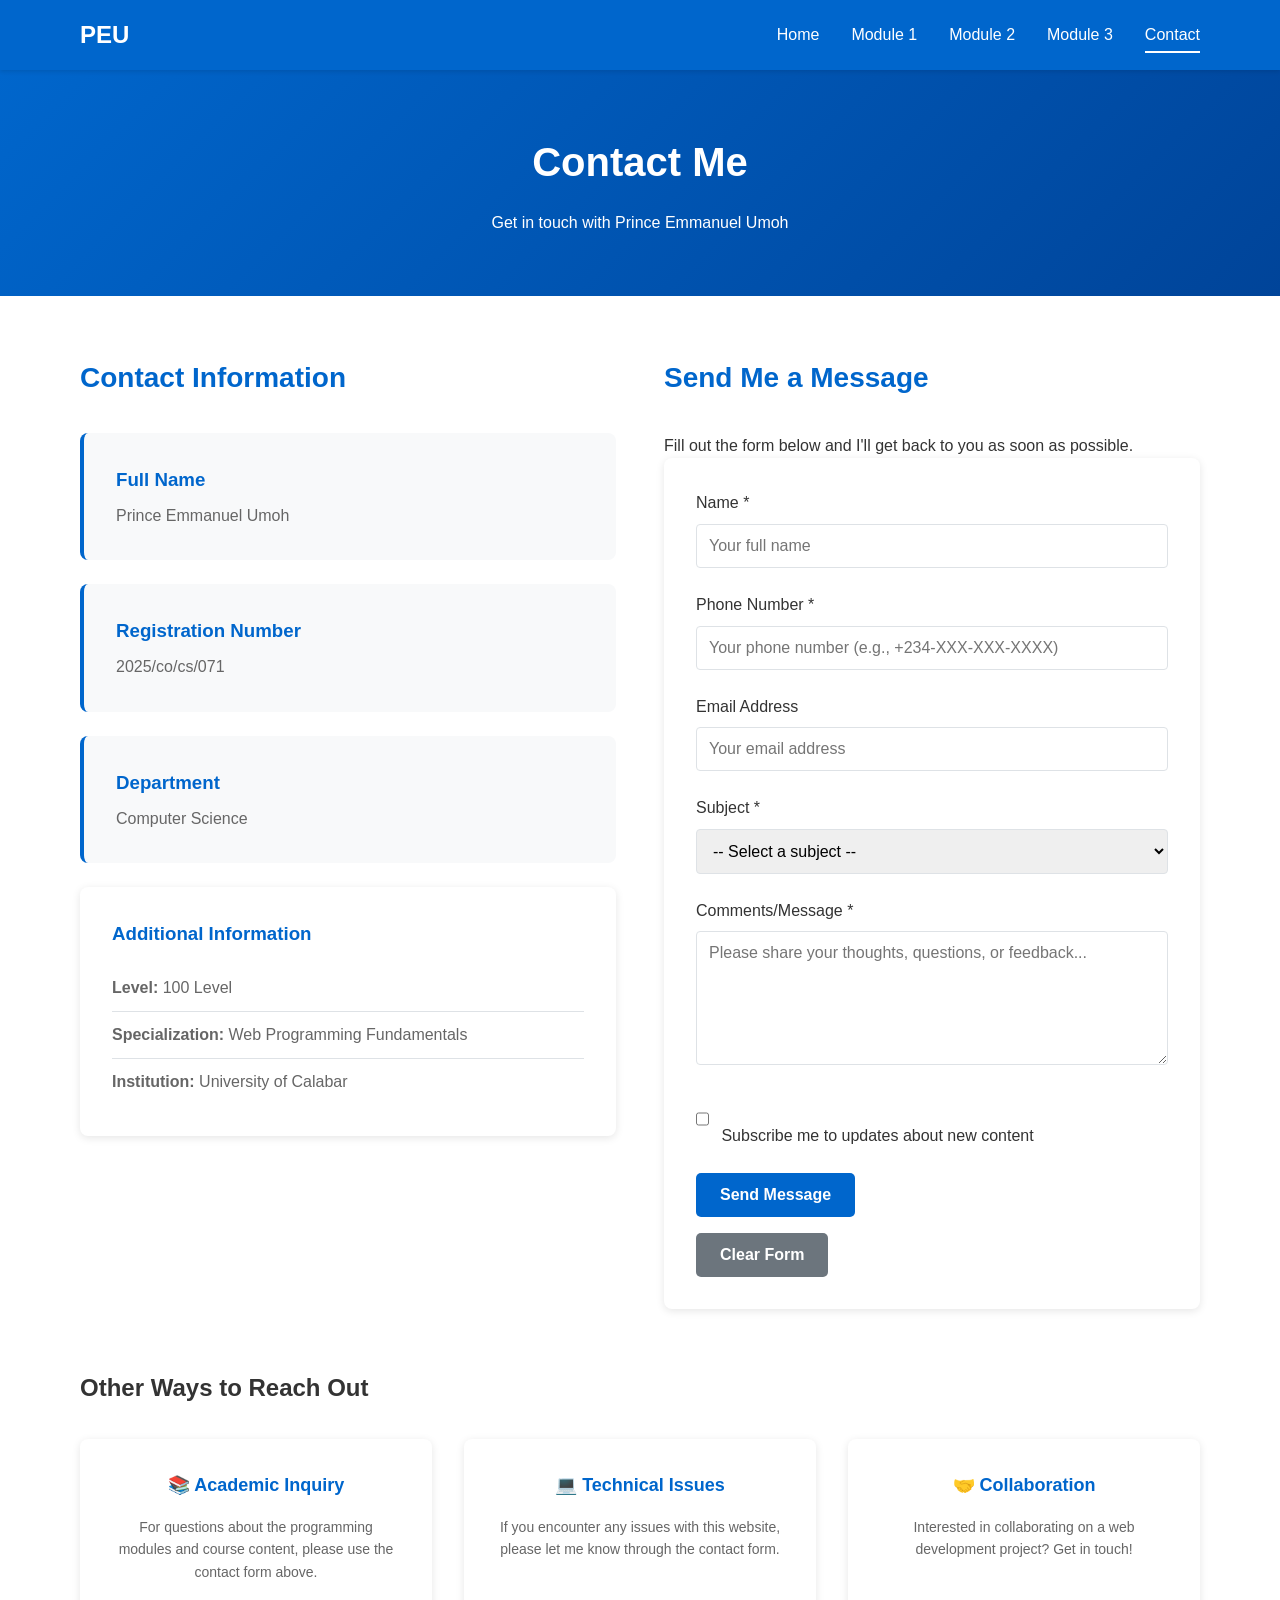
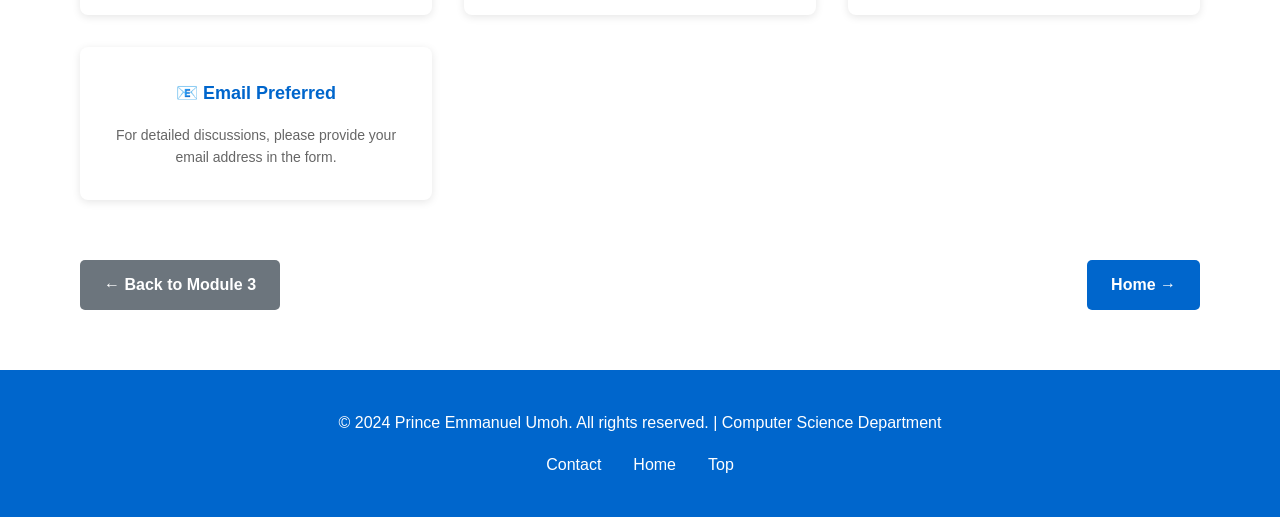
==== contact.html @ f098c527 "First commit and finall commit" ====
<!DOCTYPE html>
<html lang="en">
<head>
    <meta charset="UTF-8">
    <meta name="viewport" content="width=device-width, initial-scale=1.0">
    <title>Contact - Prince Emmanuel Umoh</title>
    <link rel="stylesheet" href="style.css">
</head>
<body>
    <!-- Navigation Bar -->
    <nav class="navbar">
        <div class="container">
            <div class="logo">PEU</div>
            <button class="menu-toggle" id="menuToggle" aria-label="Toggle navigation menu">
                <span></span>
                <span></span>
                <span></span>
            </button>
            <ul class="nav-links" id="navLinks">
                <li><a href="index.html">Home</a></li>
                <li><a href="module1.html">Module 1</a></li>
                <li><a href="module2.html">Module 2</a></li>
                <li><a href="module3.html">Module 3</a></li>
                <li><a href="contact.html" class="active">Contact</a></li>
            </ul>
        </div>
    </nav>

    <!-- Page Header -->
    <header class="module-header">
        <div class="container">
            <h1>Contact Me</h1>
            <p>Get in touch with Prince Emmanuel Umoh</p>
        </div>
    </header>

    <!-- Main Content -->
    <main class="container">
        <div class="contact-wrapper">
            <!-- Contact Information -->
            <section class="contact-info">
                <h2>Contact Information</h2>
                <div class="info-card">
                    <div class="info-item">
                        <h3>Full Name</h3>
                        <p>Prince Emmanuel Umoh</p>
                    </div>
                </div>

                <div class="info-card">
                    <div class="info-item">
                        <h3>Registration Number</h3>
                        <p>2025/co/cs/071</p>
                    </div>
                </div>

                <div class="info-card">
                    <div class="info-item">
                        <h3>Department</h3>
                        <p>Computer Science</p>
                    </div>
                </div>

                <div class="contact-details">
                    <h3>Additional Information</h3>
                    <ul>
                        <li><strong>Level:</strong> 100 Level</li>
                        <li><strong>Specialization:</strong> Web Programming Fundamentals</li>
                        <li><strong>Institution:</strong> University of Calabar</li>
                    </ul>
                </div>
            </section>

            <!-- Contact Form -->
            <section class="contact-form-section">
                <h2>Send Me a Message</h2>
                <p>Fill out the form below and I'll get back to you as soon as possible.</p>
                
                <form id="contactForm" class="contact-form">
                    <div class="form-group">
                        <label for="name">Name *</label>
                        <input 
                            type="text" 
                            id="name" 
                            name="name" 
                            required
                            placeholder="Your full name"
                        >
                    </div>

                    <div class="form-group">
                        <label for="phone">Phone Number *</label>
                        <input 
                            type="tel" 
                            id="phone" 
                            name="phone" 
                            required
                            placeholder="Your phone number (e.g., +234-XXX-XXX-XXXX)"
                        >
                    </div>

                    <div class="form-group">
                        <label for="email">Email Address</label>
                        <input 
                            type="email" 
                            id="email" 
                            name="email" 
                            placeholder="Your email address"
                        >
                    </div>

                    <div class="form-group">
                        <label for="subject">Subject *</label>
                        <select id="subject" name="subject" required>
                            <option value="">-- Select a subject --</option>
                            <option value="Module Inquiry">Module Inquiry</option>
                            <option value="Website Feedback">Website Feedback</option>
                            <option value="Technical Support">Technical Support</option>
                            <option value="Collaboration">Collaboration Opportunity</option>
                            <option value="Other">Other</option>
                        </select>
                    </div>

                    <div class="form-group">
                        <label for="comments">Comments/Message *</label>
                        <textarea 
                            id="comments" 
                            name="comments" 
                            rows="6" 
                            required
                            placeholder="Please share your thoughts, questions, or feedback..."
                        ></textarea>
                    </div>

                    <div class="form-group">
                        <label class="checkbox">
                            <input type="checkbox" name="subscribe" value="yes">
                            Subscribe me to updates about new content
                        </label>
                    </div>

                    <button type="submit" class="btn btn-primary">Send Message</button>
                    <button type="reset" class="btn btn-secondary">Clear Form</button>
                </form>

                <div id="successMessage" class="success-message" style="display: none;">
                    <h3>✓ Message Sent Successfully!</h3>
                    <p>Thank you for your message. I'll get back to you soon.</p>
                </div>

                <div id="errorMessage" class="error-message" style="display: none;">
                    <h3>✗ Error Sending Message</h3>
                    <p>Please try again or contact me directly.</p>
                </div>
            </section>
        </div>

        <!-- Additional Information Section -->
        <section class="additional-info" style="margin-top: 60px;">
            <h2>Other Ways to Reach Out</h2>
            <div class="info-grid">
                <div class="info-box">
                    <h3>📚 Academic Inquiry</h3>
                    <p>For questions about the programming modules and course content, please use the contact form above.</p>
                </div>
                <div class="info-box">
                    <h3>💻 Technical Issues</h3>
                    <p>If you encounter any issues with this website, please let me know through the contact form.</p>
                </div>
                <div class="info-box">
                    <h3>🤝 Collaboration</h3>
                    <p>Interested in collaborating on a web development project? Get in touch!</p>
                </div>
                <div class="info-box">
                    <h3>📧 Email Preferred</h3>
                    <p>For detailed discussions, please provide your email address in the form.</p>
                </div>
            </div>
        </section>

        <!-- Navigation Links -->
        <section class="module-nav" style="margin-top: 60px;">
            <a href="module3.html" class="btn btn-secondary">← Back to Module 3</a>
            <a href="index.html" class="btn btn-primary">Home →</a>
        </section>
    </main>

    <!-- Footer -->
    <footer class="footer">
        <div class="container">
            <p>&copy; 2024 Prince Emmanuel Umoh. All rights reserved. | Computer Science Department</p>
            <div class="footer-links">
                <a href="contact.html">Contact</a>
                <a href="index.html">Home</a>
                <a href="#top">Top</a>
            </div>
        </div>
    </footer>

    <script src="script.js"></script>
</body>
</html>
---- style.css ----
/* ============================================
   GLOBAL STYLES
   ============================================ */
* {
    margin: 0;
    padding: 0;
    box-sizing: border-box;
}

/* Make images responsive by default */
img {
    max-width: 100%;
    height: auto;
    display: block;
}

:root {
    --primary-color: #0066cc;
    --secondary-color: #004499;
    --accent-color: #ff6b6b;
    --dark-text: #333333;
    --light-text: #666666;
    --light-bg: #f8f9fa;
    --border-color: #dee2e6;
    --success-color: #28a745;
    --error-color: #dc3545;
}

html {
    scroll-behavior: smooth;
    -webkit-text-size-adjust: 100%;
    -ms-text-size-adjust: 100%;
}

body {
    font-family: 'Segoe UI', Tahoma, Geneva, Verdana, sans-serif;
    line-height: 1.6;
    color: var(--dark-text);
    background-color: #ffffff;
    overflow-x: hidden;
}

/* ============================================
   CONTAINER
   ============================================ */
.container {
    max-width: 1200px;
    margin: 0 auto;
    padding: 0 20px;
    width: 100%;
    box-sizing: border-box;
}

/* ============================================
   NAVIGATION BAR
   ============================================ */
.navbar {
    background-color: var(--primary-color);
    padding: 1rem 0;
    position: sticky;
    top: 0;
    z-index: 1000;
    box-shadow: 0 2px 4px rgba(0, 0, 0, 0.1);
}

.navbar .container {
    display: flex;
    justify-content: space-between;
    align-items: center;
}

.logo {
    font-size: 24px;
    font-weight: bold;
    color: white;
    min-width: 50px;
}

.nav-links {
    display: flex;
    list-style: none;
    gap: 2rem;
}

.nav-links a {
    color: white;
    text-decoration: none;
    font-weight: 500;
    transition: opacity 0.3s ease;
    padding: 0.5rem 0;
    border-bottom: 2px solid transparent;
}

.nav-links a:hover,
.nav-links a.active {
    border-bottom-color: white;
    opacity: 1;
}

/* Mobile Menu Toggle */
.menu-toggle {
    display: none;
    flex-direction: column;
    background: none;
    border: none;
    cursor: pointer;
    padding: 0.5rem;
    gap: 0.4rem;
}

.menu-toggle span {
    width: 25px;
    height: 3px;
    background-color: white;
    border-radius: 2px;
    transition: all 0.3s ease;
    display: block;
}

.menu-toggle.active span:nth-child(1) {
    transform: rotate(45deg) translate(8px, 8px);
}

.menu-toggle.active span:nth-child(2) {
    opacity: 0;
}

.menu-toggle.active span:nth-child(3) {
    transform: rotate(-45deg) translate(7px, -7px);
}

/* ============================================
   HERO SECTION
   ============================================ */
.hero {
    background: linear-gradient(135deg, var(--primary-color) 0%, var(--secondary-color) 100%);
    color: white;
    padding: 60px 0;
    text-align: center;
    min-height: 400px;
    display: flex;
    align-items: center;
    justify-content: center;
}

.hero-content {
    width: 100%;
    padding: 20px;
}

.hero-content h1 {
    font-size: 28px;
    margin-bottom: 1rem;
    animation: fadeInDown 0.6s ease;
    line-height: 1.3;
    word-wrap: break-word;
}

.hero-content p {
    font-size: 16px;
    margin-bottom: 2rem;
    opacity: 0.95;
    animation: fadeInUp 0.6s ease;
    line-height: 1.6;
}

.cta-button {
    display: inline-block;
    background-color: var(--accent-color);
    color: white;
    padding: 12px 30px;
    text-decoration: none;
    border-radius: 5px;
    font-weight: bold;
    transition: transform 0.3s ease, box-shadow 0.3s ease;
}

.cta-button:hover {
    transform: translateY(-3px);
    box-shadow: 0 8px 16px rgba(0, 0, 0, 0.2);
}

/* ============================================
   ABOUT SECTION
   ============================================ */
.about {
    background-color: var(--light-bg);
    padding: 80px 0;
}

.about h2 {
    font-size: 36px;
    margin-bottom: 1.5rem;
    color: var(--primary-color);
}

.about p {
    font-size: 16px;
    color: var(--light-text);
    margin-bottom: 2rem;
}

.info-box {
    background: white;
    padding: 30px;
    border-radius: 8px;
    box-shadow: 0 2px 8px rgba(0, 0, 0, 0.1);
}

.info-box h3 {
    color: var(--primary-color);
    margin-bottom: 1rem;
}

.info-box ul {
    list-style: none;
    padding-left: 0;
}

.info-box li {
    padding: 10px 0;
    border-bottom: 1px solid var(--border-color);
}

.info-box li:last-child {
    border-bottom: none;
}

/* ============================================
   MODULES SECTION
   ============================================ */
.modules {
    padding: 80px 0;
}

.modules h2 {
    font-size: 36px;
    text-align: center;
    margin-bottom: 1rem;
    color: var(--primary-color);
}

.section-subtitle {
    text-align: center;
    color: var(--light-text);
    margin-bottom: 3rem;
    font-size: 18px;
}

.modules-grid {
    display: grid;
    grid-template-columns: repeat(auto-fit, minmax(300px, 1fr));
    gap: 2rem;
}

.module-card {
    background: white;
    border-radius: 8px;
    overflow: hidden;
    box-shadow: 0 2px 8px rgba(0, 0, 0, 0.1);
    transition: transform 0.3s ease, box-shadow 0.3s ease;
}

.module-card:hover {
    transform: translateY(-10px);
    box-shadow: 0 12px 24px rgba(0, 0, 0, 0.15);
}

.module-image {
    overflow: hidden;
    height: 200px;
}

.module-image img {
    width: 100%;
    height: 100%;
    object-fit: cover;
    transition: transform 0.3s ease;
}

.module-card:hover .module-image img {
    transform: scale(1.05);
}

.module-content {
    padding: 2rem;
}

.module-content h3 {
    color: var(--primary-color);
    margin-bottom: 1rem;
    font-size: 20px;
}

.module-content p {
    color: var(--light-text);
    margin-bottom: 1.5rem;
}

.module-topics {
    list-style: none;
    margin-bottom: 1.5rem;
}

.module-topics li {
    padding: 8px 0;
    padding-left: 20px;
    position: relative;
    color: var(--light-text);
}

.module-topics li:before {
    content: "✓";
    position: absolute;
    left: 0;
    color: var(--primary-color);
    font-weight: bold;
}

.read-more {
    display: inline-block;
    color: var(--primary-color);
    text-decoration: none;
    font-weight: bold;
    border-bottom: 2px solid transparent;
    transition: border-color 0.3s ease;
}

.read-more:hover {
    border-bottom-color: var(--primary-color);
}

/* ============================================
   LEARNING PATH
   ============================================ */
.learning-path {
    background-color: var(--light-bg);
    padding: 80px 0;
}

.learning-path h2 {
    font-size: 36px;
    text-align: center;
    margin-bottom: 3rem;
    color: var(--primary-color);
}

.progress-timeline {
    display: flex;
    justify-content: space-around;
    align-items: center;
    gap: 2rem;
    flex-wrap: wrap;
}

.timeline-item {
    display: flex;
    flex-direction: column;
    align-items: center;
    text-align: center;
    flex: 1;
    min-width: 200px;
}

.timeline-marker {
    width: 60px;
    height: 60px;
    background-color: var(--primary-color);
    color: white;
    border-radius: 50%;
    display: flex;
    align-items: center;
    justify-content: center;
    font-size: 24px;
    font-weight: bold;
    margin-bottom: 1rem;
}

.timeline-content h3 {
    color: var(--primary-color);
    margin-bottom: 0.5rem;
}

.timeline-content p {
    color: var(--light-text);
    font-size: 14px;
}

.timeline-arrow {
    font-size: 32px;
    color: var(--primary-color);
    display: none;
}

@media (min-width: 768px) {
    .timeline-arrow {
        display: block;
    }
}

/* ============================================
   MODULE PAGES
   ============================================ */
.module-header {
    background: linear-gradient(135deg, var(--primary-color) 0%, var(--secondary-color) 100%);
    color: white;
    padding: 60px 0;
    text-align: center;
}

.module-header h1 {
    font-size: 40px;
    margin-bottom: 1rem;
}

.module-content {
    padding: 60px 0;
}

.module-section {
    margin-bottom: 4rem;
}

.module-section h2 {
    color: var(--primary-color);
    font-size: 28px;
    margin-bottom: 1.5rem;
    padding-bottom: 0.5rem;
    border-bottom: 3px solid var(--primary-color);
}

.module-section h3 {
    color: var(--dark-text);
    font-size: 20px;
    margin-top: 1.5rem;
    margin-bottom: 1rem;
}

.module-section p {
    color: var(--light-text);
    margin-bottom: 1rem;
    line-height: 1.8;
}

.module-section ul,
.module-section ol {
    margin-left: 20px;
    margin-bottom: 1.5rem;
    color: var(--light-text);
}

.module-section li {
    margin-bottom: 0.5rem;
}

.module-image {
    width: 100%;
    max-height: 400px;
    object-fit: cover;
    border-radius: 8px;
    margin: 2rem 0;
    box-shadow: 0 4px 12px rgba(0, 0, 0, 0.1);
}

.content-box {
    background-color: var(--light-bg);
    padding: 2rem;
    border-left: 4px solid var(--primary-color);
    border-radius: 4px;
    margin: 1.5rem 0;
}

.outcomes-list {
    list-style: none;
    padding-left: 0;
}

.outcomes-list li {
    padding: 10px 0;
    padding-left: 30px;
    position: relative;
    margin-bottom: 0.5rem;
}

.outcomes-list li:before {
    content: "→";
    position: absolute;
    left: 0;
    color: var(--primary-color);
    font-weight: bold;
}

/* ============================================
   TABLES
   ============================================ */
.content-table {
    width: 100%;
    border-collapse: collapse;
    margin: 2rem 0;
    background-color: white;
    box-shadow: 0 2px 8px rgba(0, 0, 0, 0.1);
    border-radius: 8px;
    overflow: hidden;
}

.content-table thead {
    background-color: var(--primary-color);
    color: white;
}

.content-table th {
    padding: 15px;
    text-align: left;
    font-weight: bold;
}

.content-table td {
    padding: 12px 15px;
    border-bottom: 1px solid var(--border-color);
}

.content-table tbody tr:hover {
    background-color: var(--light-bg);
}

.content-table tbody tr:last-child td {
    border-bottom: none;
}

/* ============================================
   CONCEPT GRID
   ============================================ */
.concept-grid {
    display: grid;
    grid-template-columns: repeat(auto-fit, minmax(250px, 1fr));
    gap: 2rem;
    margin: 2rem 0;
}

.concept-card {
    background: white;
    padding: 2rem;
    border-radius: 8px;
    box-shadow: 0 2px 8px rgba(0, 0, 0, 0.1);
    border-top: 4px solid var(--primary-color);
    transition: transform 0.3s ease;
}

.concept-card:hover {
    transform: translateY(-5px);
}

.concept-card h3 {
    color: var(--primary-color);
    margin-bottom: 1rem;
}

.concept-card p {
    color: var(--light-text);
    font-size: 14px;
}

/* ============================================
   CODE BLOCKS
   ============================================ */
.code-block {
    background-color: #2d2d2d;
    color: #f8f8f2;
    padding: 15px;
    border-radius: 5px;
    overflow-x: auto;
    font-family: 'Courier New', Courier, monospace;
    font-size: 13px;
    line-height: 1.5;
    margin: 1rem 0;
}

/* ============================================
   BUTTONS
   ============================================ */
.btn {
    display: inline-block;
    padding: 12px 24px;
    text-decoration: none;
    border-radius: 5px;
    font-weight: bold;
    transition: all 0.3s ease;
    border: none;
    cursor: pointer;
    font-size: 16px;
    min-height: 44px;
    display: flex;
    align-items: center;
    justify-content: center;
}

.btn-primary {
    background-color: var(--primary-color);
    color: white;
}

.btn-primary:hover {
    background-color: var(--secondary-color);
    transform: translateY(-2px);
}

.btn-secondary {
    background-color: #6c757d;
    color: white;
}

.btn-secondary:hover {
    background-color: #5a6268;
    transform: translateY(-2px);
}

.cta-button {
    display: inline-flex;
    align-items: center;
    justify-content: center;
    min-height: 44px;
}

.module-nav {
    display: flex;
    justify-content: space-between;
    gap: 2rem;
    margin: 3rem 0;
    flex-wrap: wrap;
}

/* ============================================
   CONTACT PAGE
   ============================================ */
.contact-wrapper {
    display: grid;
    grid-template-columns: 1fr 1fr;
    gap: 3rem;
    margin: 60px 0;
}

@media (max-width: 768px) {
    .contact-wrapper {
        grid-template-columns: 1fr;
    }
}

.contact-info h2,
.contact-form-section h2 {
    color: var(--primary-color);
    font-size: 28px;
    margin-bottom: 2rem;
}

.info-card {
    background-color: var(--light-bg);
    padding: 2rem;
    border-radius: 8px;
    margin-bottom: 1.5rem;
    border-left: 4px solid var(--primary-color);
}

.info-item h3 {
    color: var(--primary-color);
    margin-bottom: 0.5rem;
}

.info-item p {
    color: var(--light-text);
    font-size: 16px;
}

.contact-details {
    background: white;
    padding: 2rem;
    border-radius: 8px;
    box-shadow: 0 2px 8px rgba(0, 0, 0, 0.1);
}

.contact-details h3 {
    color: var(--primary-color);
    margin-bottom: 1rem;
}

.contact-details ul {
    list-style: none;
}

.contact-details li {
    padding: 10px 0;
    color: var(--light-text);
    border-bottom: 1px solid var(--border-color);
}

.contact-details li:last-child {
    border-bottom: none;
}

/* ============================================
   FORMS
   ============================================ */
.contact-form {
    background: white;
    padding: 2rem;
    border-radius: 8px;
    box-shadow: 0 2px 8px rgba(0, 0, 0, 0.1);
}

.form-group {
    margin-bottom: 1.5rem;
}

.form-group label {
    display: block;
    margin-bottom: 0.5rem;
    color: var(--dark-text);
    font-weight: 500;
}

.form-group input,
.form-group textarea,
.form-group select {
    width: 100%;
    padding: 12px;
    border: 1px solid var(--border-color);
    border-radius: 4px;
    font-family: inherit;
    font-size: 16px;
    transition: border-color 0.3s ease;
    min-height: 44px;
}

.form-group input:focus,
.form-group textarea:focus,
.form-group select:focus {
    outline: none;
    border-color: var(--primary-color);
    box-shadow: 0 0 0 3px rgba(0, 102, 204, 0.1);
}

.form-group textarea {
    resize: vertical;
    min-height: 120px;
}

.checkbox {
    display: flex;
    align-items: center;
    font-weight: normal;
    margin-bottom: 0;
}

.checkbox input {
    width: auto;
    margin-right: 0.5rem;
    cursor: pointer;
}

.contact-form .btn {
    margin-right: 10px;
    margin-top: 1rem;
}

.success-message {
    background-color: #d4edda;
    border: 1px solid #c3e6cb;
    color: #155724;
    padding: 15px;
    border-radius: 4px;
    margin-top: 1.5rem;
}

.success-message h3 {
    color: #155724;
    margin-bottom: 0.5rem;
}

.error-message {
    background-color: #f8d7da;
    border: 1px solid #f5c6cb;
    color: #721c24;
    padding: 15px;
    border-radius: 4px;
    margin-top: 1.5rem;
}

.error-message h3 {
    color: #721c24;
    margin-bottom: 0.5rem;
}

/* ============================================
   INFO GRID
   ============================================ */
.info-grid {
    display: grid;
    grid-template-columns: repeat(auto-fit, minmax(280px, 1fr));
    gap: 2rem;
    margin: 2rem 0;
}

.info-box {
    background-color: white;
    padding: 2rem;
    border-radius: 8px;
    box-shadow: 0 2px 8px rgba(0, 0, 0, 0.1);
    text-align: center;
}

.info-box h3 {
    color: var(--primary-color);
    margin-bottom: 1rem;
    font-size: 18px;
}

.info-box p {
    color: var(--light-text);
    font-size: 14px;
}

/* ============================================
   FOOTER
   ============================================ */
.footer {
    background-color: var(--primary-color);
    color: white;
    padding: 40px 0;
    text-align: center;
    margin-top: 60px;
}

.footer p {
    margin-bottom: 1rem;
}

.footer-links {
    display: flex;
    justify-content: center;
    gap: 2rem;
    flex-wrap: wrap;
}

.footer-links a {
    color: white;
    text-decoration: none;
    transition: opacity 0.3s ease;
}

.footer-links a:hover {
    opacity: 0.8;
}

/* ============================================
   ANIMATIONS
   ============================================ */
@keyframes fadeInDown {
    from {
        opacity: 0;
        transform: translateY(-20px);
    }
    to {
        opacity: 1;
        transform: translateY(0);
    }
}

@keyframes fadeInUp {
    from {
        opacity: 0;
        transform: translateY(20px);
    }
    to {
        opacity: 1;
        transform: translateY(0);
    }
}

/* ============================================
   RESPONSIVE DESIGN
   ============================================ */

/* Extra Small Devices (320px and up) */
@media (max-width: 767px) {
    /* Navigation */
    .navbar .container {
        flex-wrap: wrap;
    }

    .menu-toggle {
        display: flex;
    }

    .nav-links {
        display: none;
        position: absolute;
        top: 60px;
        left: 0;
        right: 0;
        background-color: var(--secondary-color);
        flex-direction: column;
        gap: 0;
        width: 100%;
        padding: 1rem 0;
        border-top: 1px solid rgba(255, 255, 255, 0.1);
    }

    .nav-links.active {
        display: flex;
    }

    .nav-links li {
        border-bottom: 1px solid rgba(255, 255, 255, 0.1);
    }

    .nav-links li:last-child {
        border-bottom: none;
    }

    .nav-links a {
        display: block;
        padding: 1rem 20px;
        border-bottom: none;
    }

    /* Hero Section */
    .hero {
        padding: 60px 0;
    }

    .hero-content h1 {
        font-size: 24px;
        line-height: 1.3;
    }

    .hero-content p {
        font-size: 14px;
    }

    .cta-button {
        padding: 10px 20px;
        font-size: 14px;
    }

    /* About Section */
    .about {
        padding: 40px 0;
    }

    .about h2 {
        font-size: 24px;
    }

    .about p {
        font-size: 14px;
    }

    .info-box {
        padding: 20px;
    }

    .info-box h3 {
        font-size: 16px;
    }

    /* Modules Section */
    .modules {
        padding: 40px 0;
    }

    .modules h2 {
        font-size: 24px;
    }

    .section-subtitle {
        font-size: 14px;
        margin-bottom: 1.5rem;
    }

    .modules-grid {
        grid-template-columns: 1fr;
        gap: 1.5rem;
    }

    .module-card {
        margin-bottom: 1rem;
    }

    .module-image {
        height: 150px;
    }

    .module-content {
        padding: 1.5rem;
    }

    .module-content h3 {
        font-size: 18px;
    }

    .module-content p {
        font-size: 14px;
    }

    /* Learning Path */
    .learning-path {
        padding: 40px 0;
    }

    .progress-timeline {
        flex-direction: column;
        gap: 1rem;
    }

    .timeline-item {
        min-width: 100%;
    }

    .timeline-arrow {
        transform: rotate(90deg) !important;
        margin: 0.5rem 0;
    }

    /* Module Pages */
    .module-header {
        padding: 40px 0;
    }

    .module-header h1 {
        font-size: 24px;
    }

    .module-header p {
        font-size: 14px;
    }

    .module-content {
        padding: 30px 0;
    }

    .module-section {
        margin-bottom: 2rem;
    }

    .module-section h2 {
        font-size: 20px;
    }

    .module-section h3 {
        font-size: 16px;
    }

    .module-section p {
        font-size: 14px;
    }

    .module-image {
        margin: 1.5rem 0;
        max-height: 250px;
    }

    /* Tables - Responsive */
    .content-table {
        font-size: 12px;
        margin: 1.5rem 0;
    }

    .content-table th,
    .content-table td {
        padding: 8px 10px;
    }

    .content-table th {
        font-size: 11px;
    }

    /* Concept Grid */
    .concept-grid {
        grid-template-columns: 1fr;
        gap: 1rem;
        margin: 1.5rem 0;
    }

    .concept-card {
        padding: 1.5rem;
    }

    .concept-card h3 {
        font-size: 16px;
    }

    .concept-card p {
        font-size: 13px;
    }

    /* Contact Page */
    .contact-wrapper {
        grid-template-columns: 1fr;
        gap: 2rem;
        margin: 40px 0;
    }

    .contact-info h2,
    .contact-form-section h2 {
        font-size: 22px;
    }

    .info-card {
        padding: 1.5rem;
        margin-bottom: 1rem;
    }

    .info-item h3 {
        font-size: 14px;
    }

    .info-item p {
        font-size: 13px;
    }

    .contact-details {
        padding: 1.5rem;
    }

    .contact-details h3 {
        font-size: 14px;
    }

    .contact-details li {
        font-size: 13px;
    }

    /* Forms */
    .contact-form {
        padding: 1.5rem;
    }

    .form-group {
        margin-bottom: 1rem;
    }

    .form-group label {
        font-size: 13px;
        margin-bottom: 0.4rem;
    }

    .form-group input,
    .form-group textarea,
    .form-group select {
        padding: 10px;
        font-size: 14px;
    }

    .form-group textarea {
        min-height: 100px;
    }

    .contact-form .btn {
        width: 100%;
        margin-right: 0;
        margin-bottom: 0.5rem;
    }

    /* Buttons */
    .btn {
        padding: 10px 16px;
        font-size: 14px;
    }

    .module-nav {
        flex-direction: column;
        gap: 1rem;
        margin: 2rem 0;
    }

    .module-nav a {
        width: 100%;
        text-align: center;
    }

    /* Info Grid */
    .info-grid {
        grid-template-columns: 1fr;
        gap: 1.5rem;
        margin: 1.5rem 0;
    }

    .info-box {
        padding: 1.5rem;
    }

    .info-box h3 {
        font-size: 16px;
    }

    .info-box p {
        font-size: 13px;
    }

    /* Footer */
    .footer {
        padding: 30px 0;
        margin-top: 40px;
    }

    .footer p {
        font-size: 14px;
        margin-bottom: 0.5rem;
    }

    .footer-links {
        gap: 1rem;
    }

    .footer-links a {
        font-size: 13px;
    }
}

/* Small Devices (480px and up) */
@media (min-width: 480px) and (max-width: 767px) {
    .container {
        padding: 0 15px;
    }

    .hero-content h1 {
        font-size: 28px;
    }

    .hero-content p {
        font-size: 15px;
    }

    .about h2,
    .modules h2,
    .learning-path h2,
    .module-section h2 {
        font-size: 26px;
    }

    .module-header h1 {
        font-size: 28px;
    }

    .contact-info h2,
    .contact-form-section h2 {
        font-size: 24px;
    }
}

/* Medium Devices (768px and up) */
@media (min-width: 768px) {
    .menu-toggle {
        display: none;
    }

    .nav-links {
        display: flex !important;
        position: static !important;
        flex-direction: row;
        gap: 2rem;
        background-color: transparent !important;
        border-top: none !important;
        padding: 0 !important;
        width: auto !important;
    }

    .nav-links li {
        border-bottom: none !important;
    }

    .nav-links a {
        display: inline;
        padding: 0.5rem 0;
        border-bottom: 2px solid transparent;
    }

    .hero-content h1 {
        font-size: 36px;
    }

    .hero-content p {
        font-size: 18px;
    }

    .about h2,
    .modules h2,
    .learning-path h2 {
        font-size: 32px;
    }

    .modules-grid {
        grid-template-columns: repeat(auto-fit, minmax(280px, 1fr));
        gap: 2rem;
    }

    .concept-grid {
        grid-template-columns: repeat(2, 1fr);
        gap: 2rem;
    }

    .contact-wrapper {
        grid-template-columns: 1fr 1fr;
        gap: 3rem;
    }

    .content-table {
        font-size: 14px;
    }

    .content-table th,
    .content-table td {
        padding: 12px 15px;
    }
}

/* Large Devices (1024px and up) */
@media (min-width: 1024px) {
    .container {
        padding: 0 40px;
    }

    .hero {
        padding: 120px 0;
        min-height: auto;
    }

    .hero-content h1 {
        font-size: 48px;
    }

    .hero-content p {
        font-size: 20px;
    }

    .modules-grid {
        grid-template-columns: repeat(3, 1fr);
        gap: 2rem;
    }

    .concept-grid {
        grid-template-columns: repeat(3, 1fr);
    }

    .about,
    .modules,
    .learning-path {
        padding: 80px 0;
    }
}

/* Extra Large Devices (1440px and up) */
@media (min-width: 1440px) {
    .container {
        max-width: 1320px;
        padding: 0 60px;
    }

    .nav-links {
        gap: 3rem;
    }

    .modules-grid {
        gap: 3rem;
    }
}
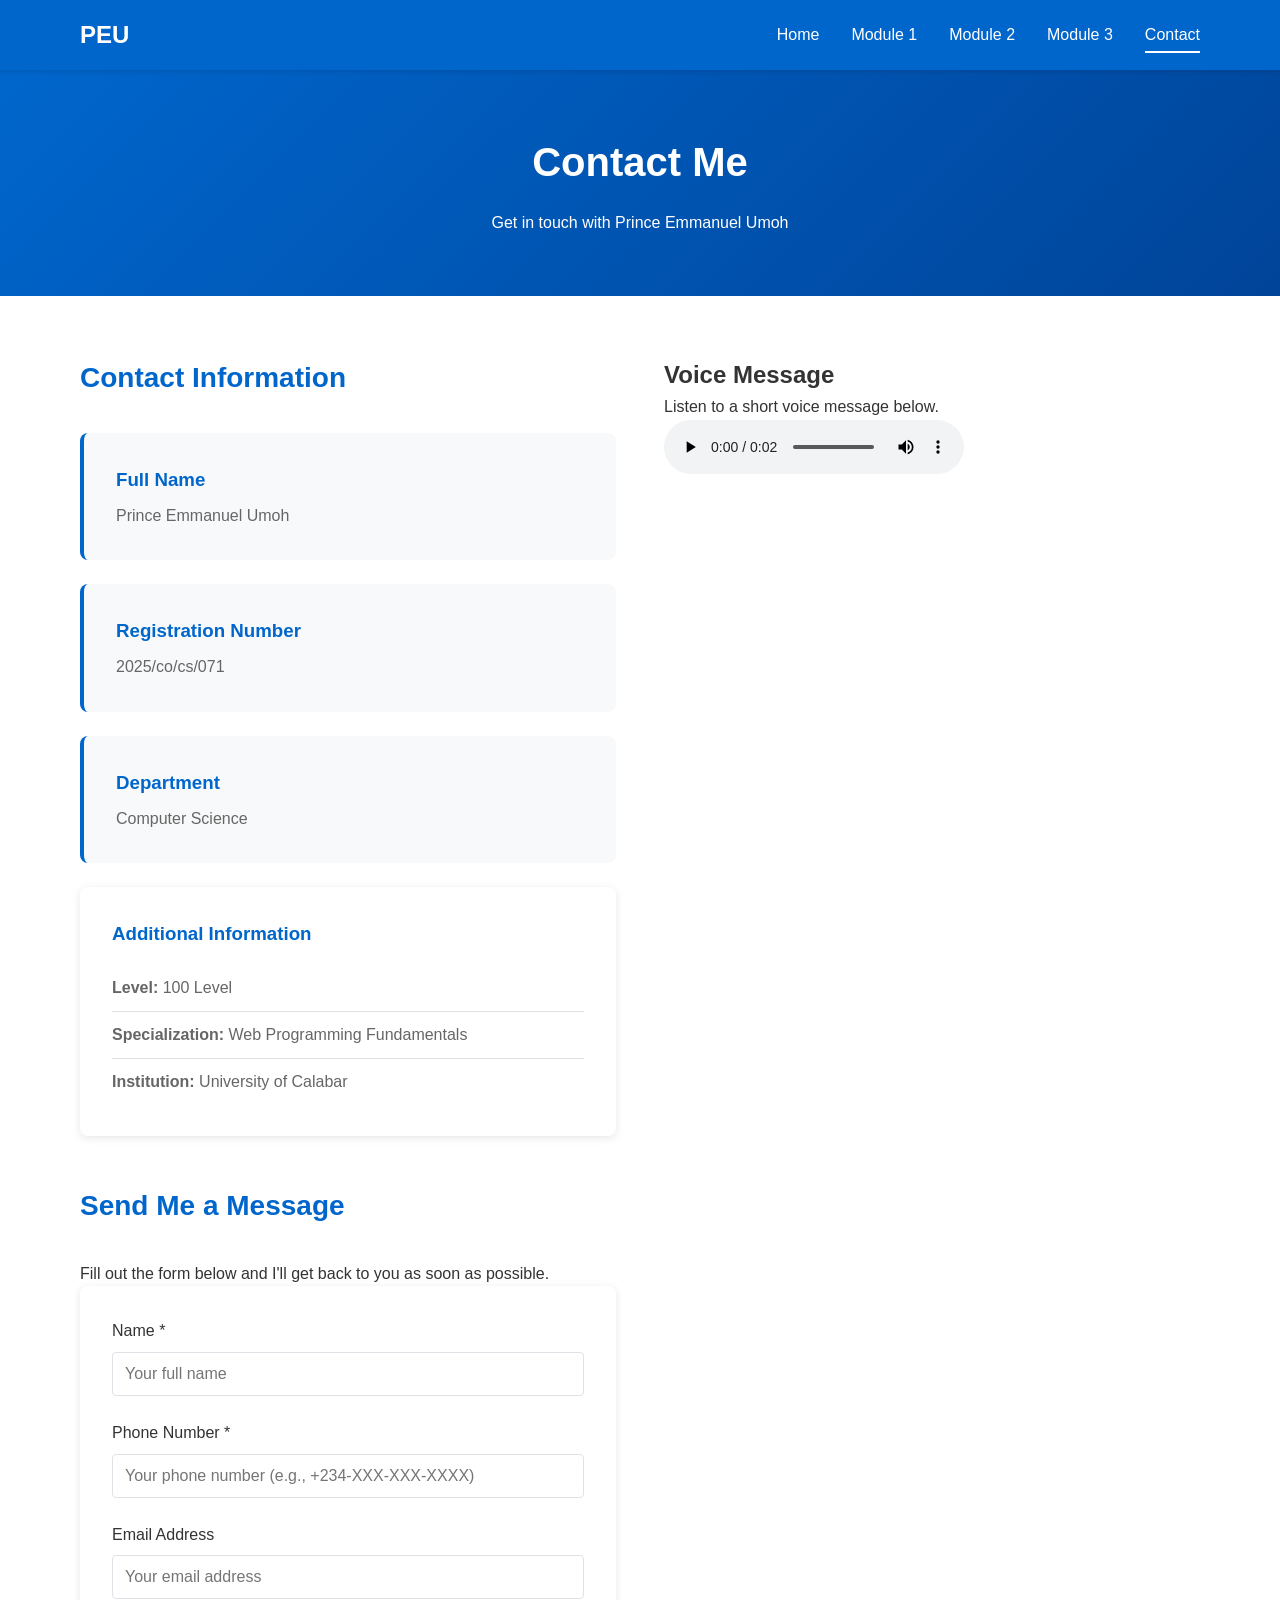
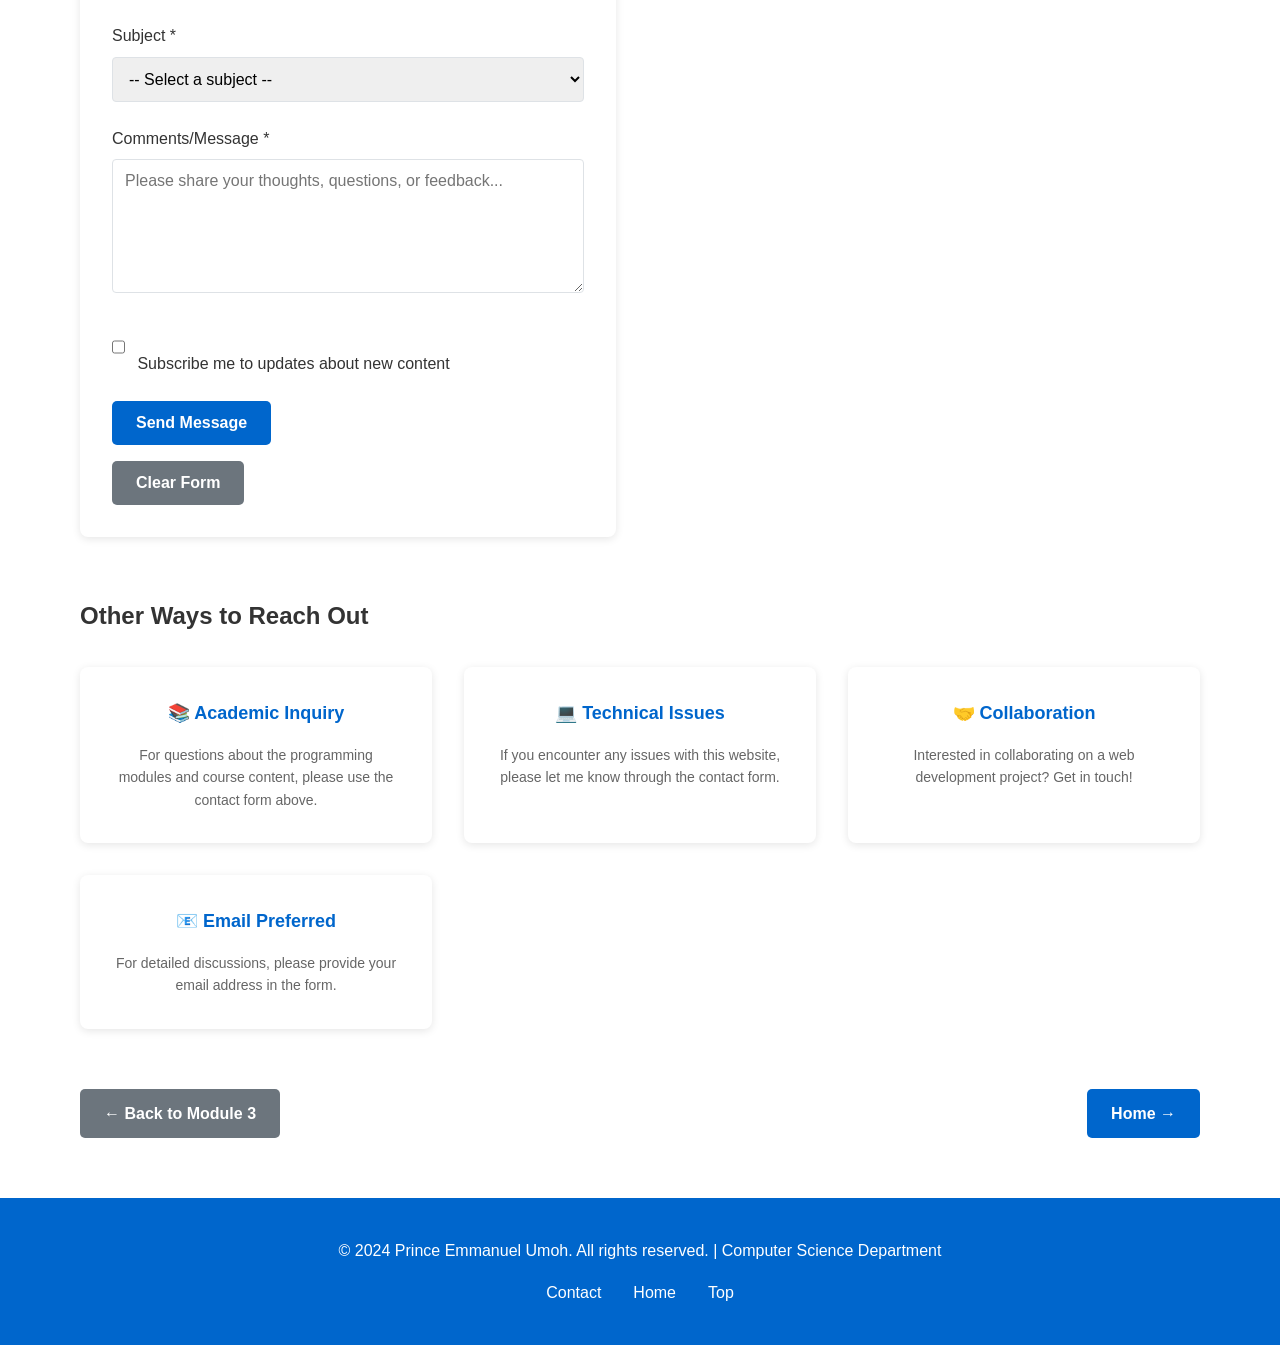
==== commit fb6f9d3a: "added audio file" ====
--- a/contact.html
+++ b/contact.html
@@ -71,6 +71,16 @@
                 </div>
             </section>
 
+            <!-- Audio Message -->
+            <section class="audio-section">
+                <h2>Voice Message</h2>
+                <p>Listen to a short voice message below.</p>
+                <audio id="offlineAudio" controls>
+                    <source src="audio/contact-message.mp3" type="audio/mpeg">
+                    Your browser does not support the audio element. <a href="audio/contact-message.mp3">Download audio</a>.
+                </audio>
+            </section>
+
             <!-- Contact Form -->
             <section class="contact-form-section">
                 <h2>Send Me a Message</h2>
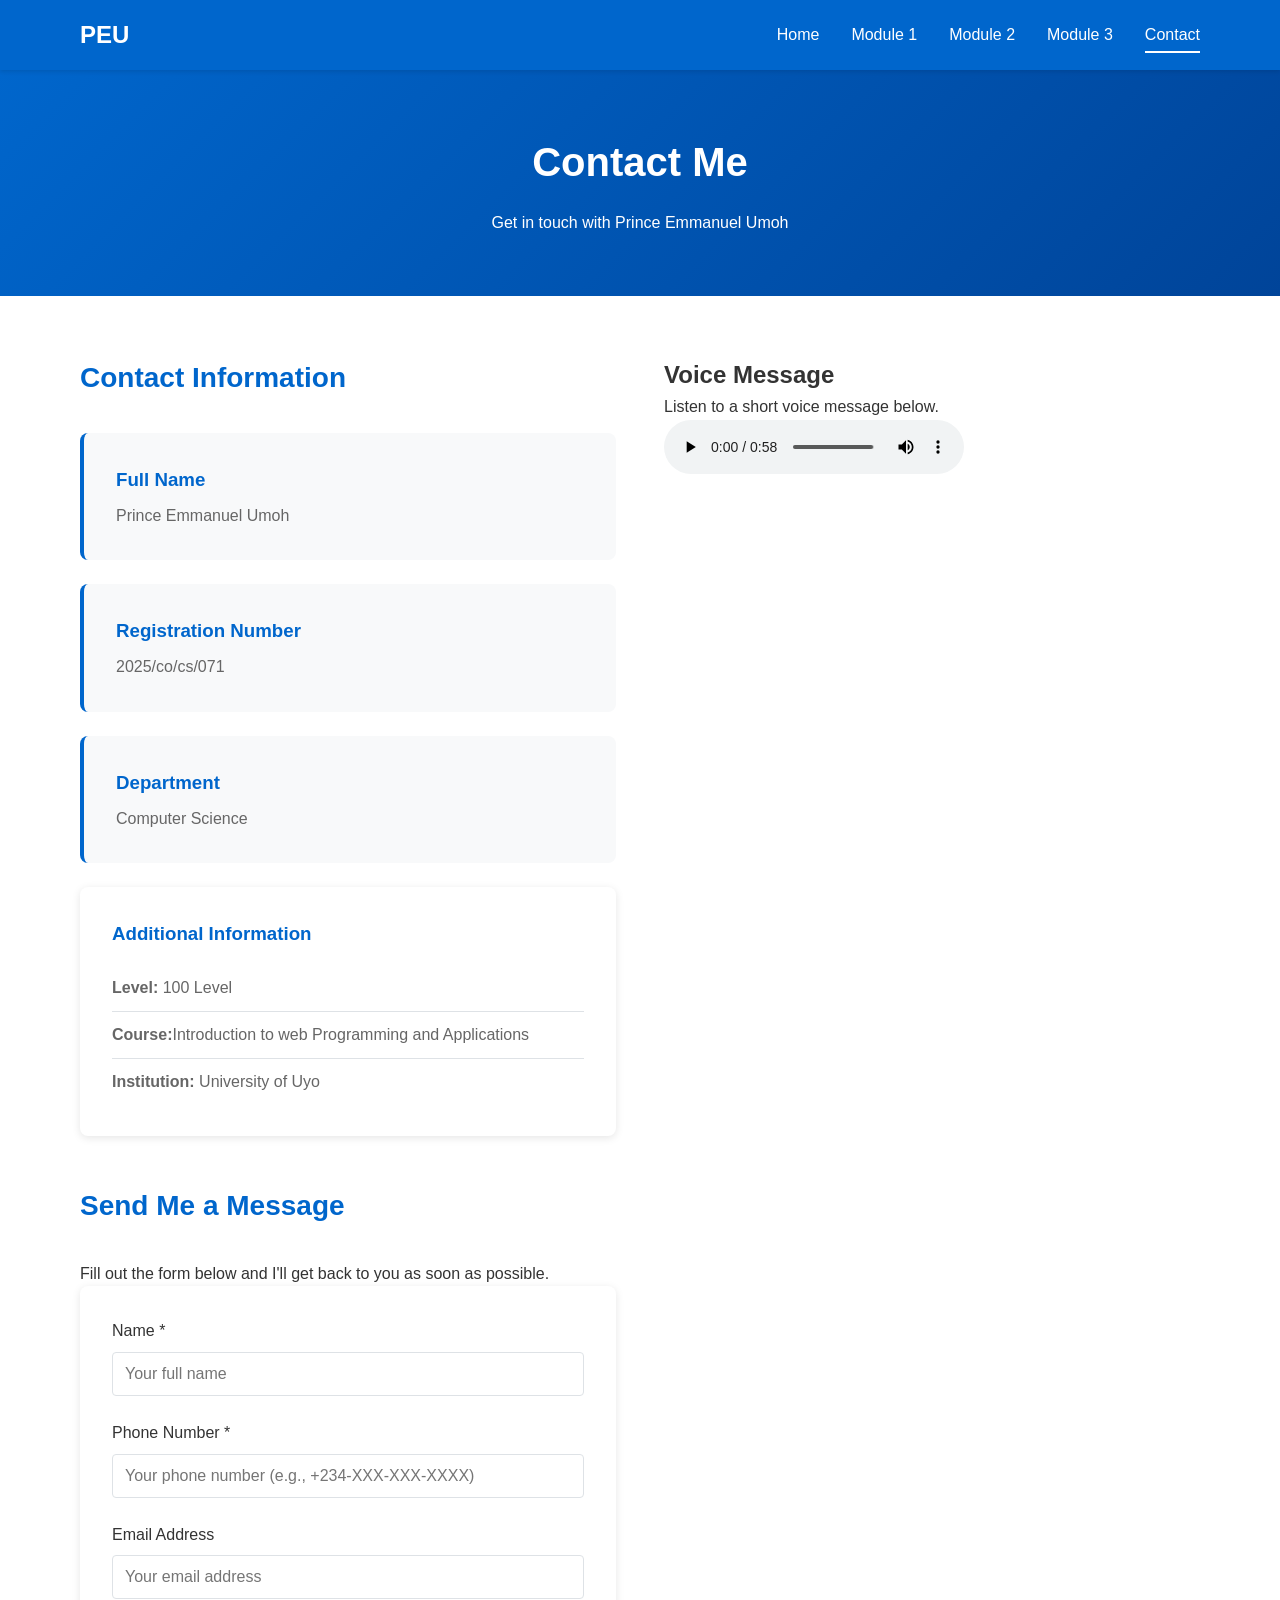
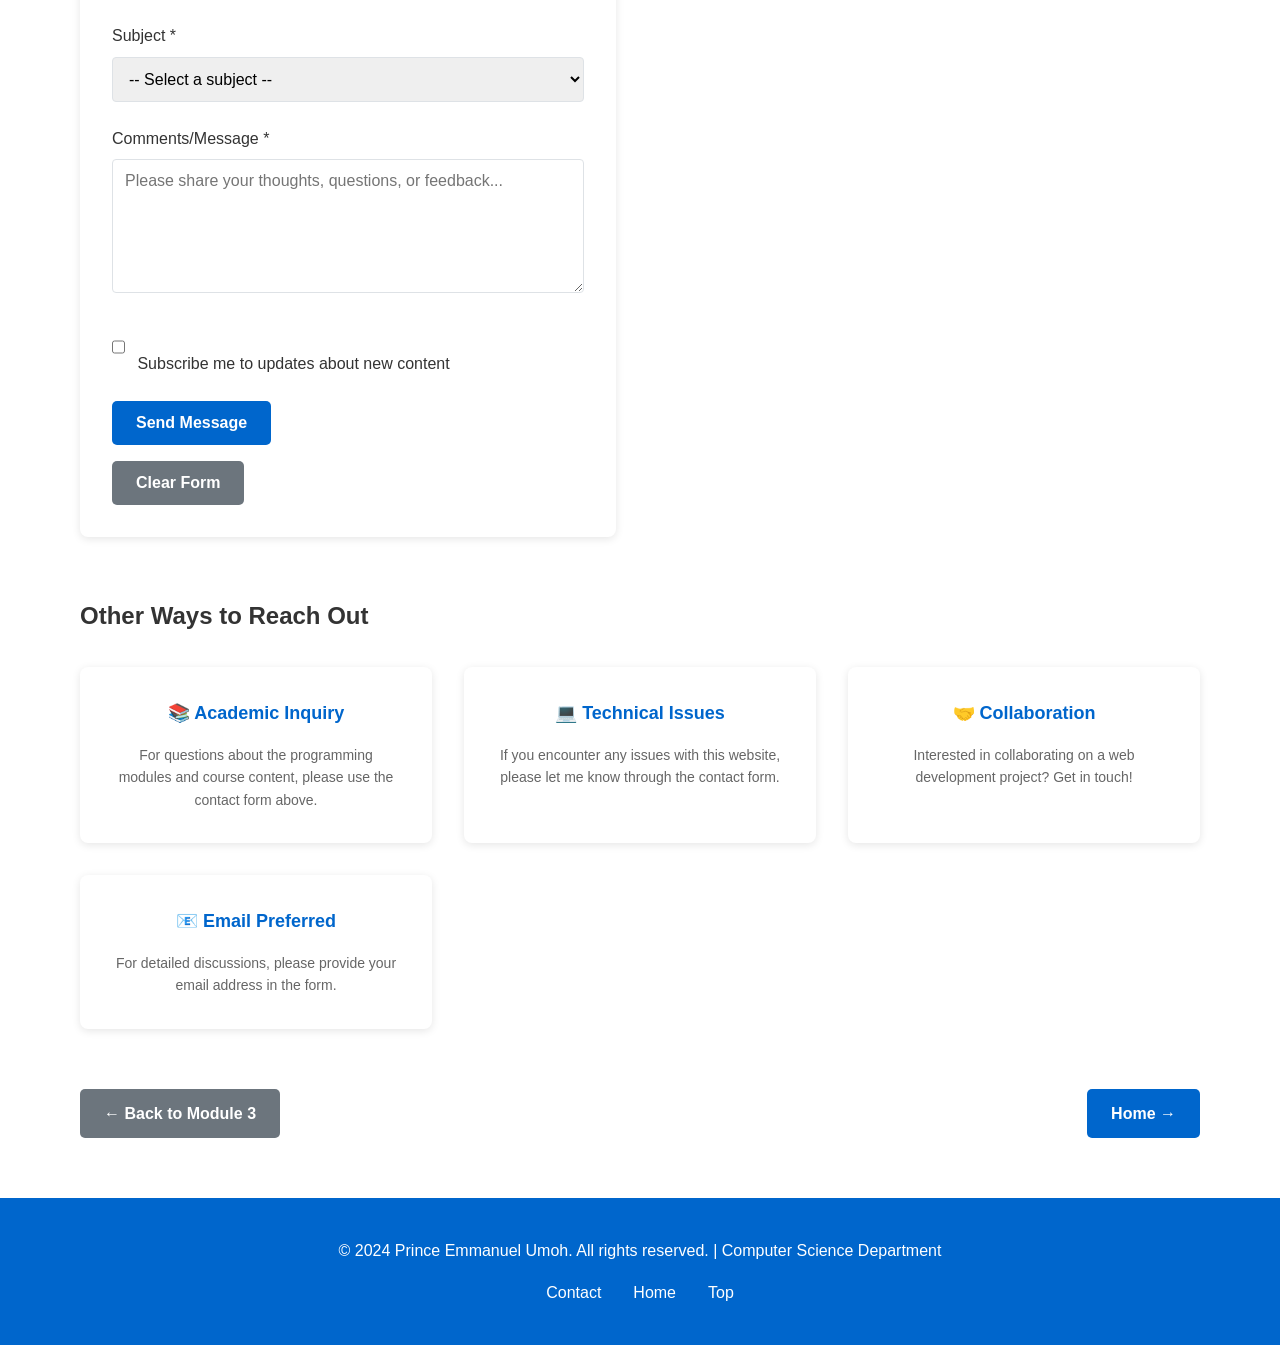
==== commit c2ac47da: "Corrected the audio file" ====
--- a/contact.html
+++ b/contact.html
@@ -65,8 +65,8 @@
                     <h3>Additional Information</h3>
                     <ul>
                         <li><strong>Level:</strong> 100 Level</li>
-                        <li><strong>Specialization:</strong> Web Programming Fundamentals</li>
-                        <li><strong>Institution:</strong> University of Calabar</li>
+                        <li><strong>Course:</strong>Introduction to web Programming and Applications</li>
+                        <li><strong>Institution:</strong> University of Uyo</li>
                     </ul>
                 </div>
             </section>
@@ -75,9 +75,8 @@
             <section class="audio-section">
                 <h2>Voice Message</h2>
                 <p>Listen to a short voice message below.</p>
-                <audio id="offlineAudio" controls>
-                    <source src="audio/contact-message.mp3" type="audio/mpeg">
-                    Your browser does not support the audio element. <a href="audio/contact-message.mp3">Download audio</a>.
+                <audio controls>
+                    <source src="audio/audio_file.mp3" type="audio/mpeg">
                 </audio>
             </section>
 
